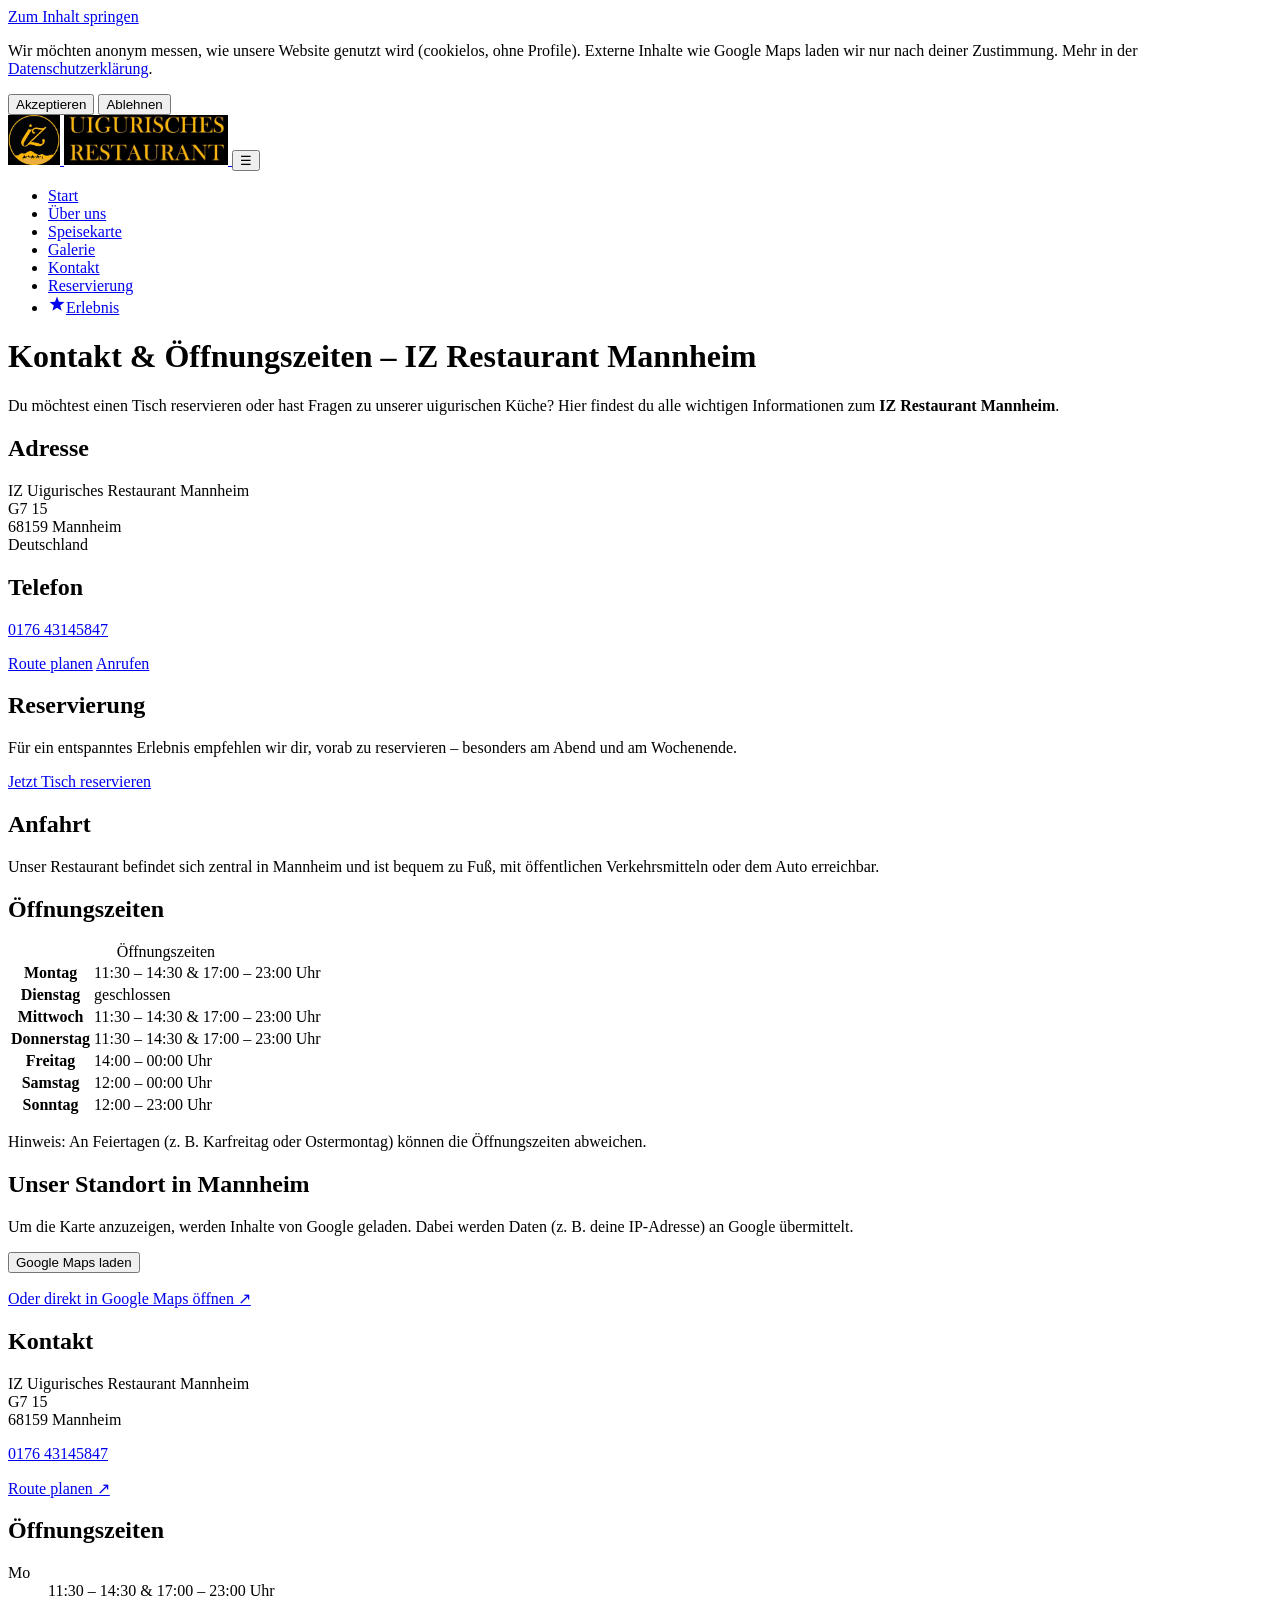
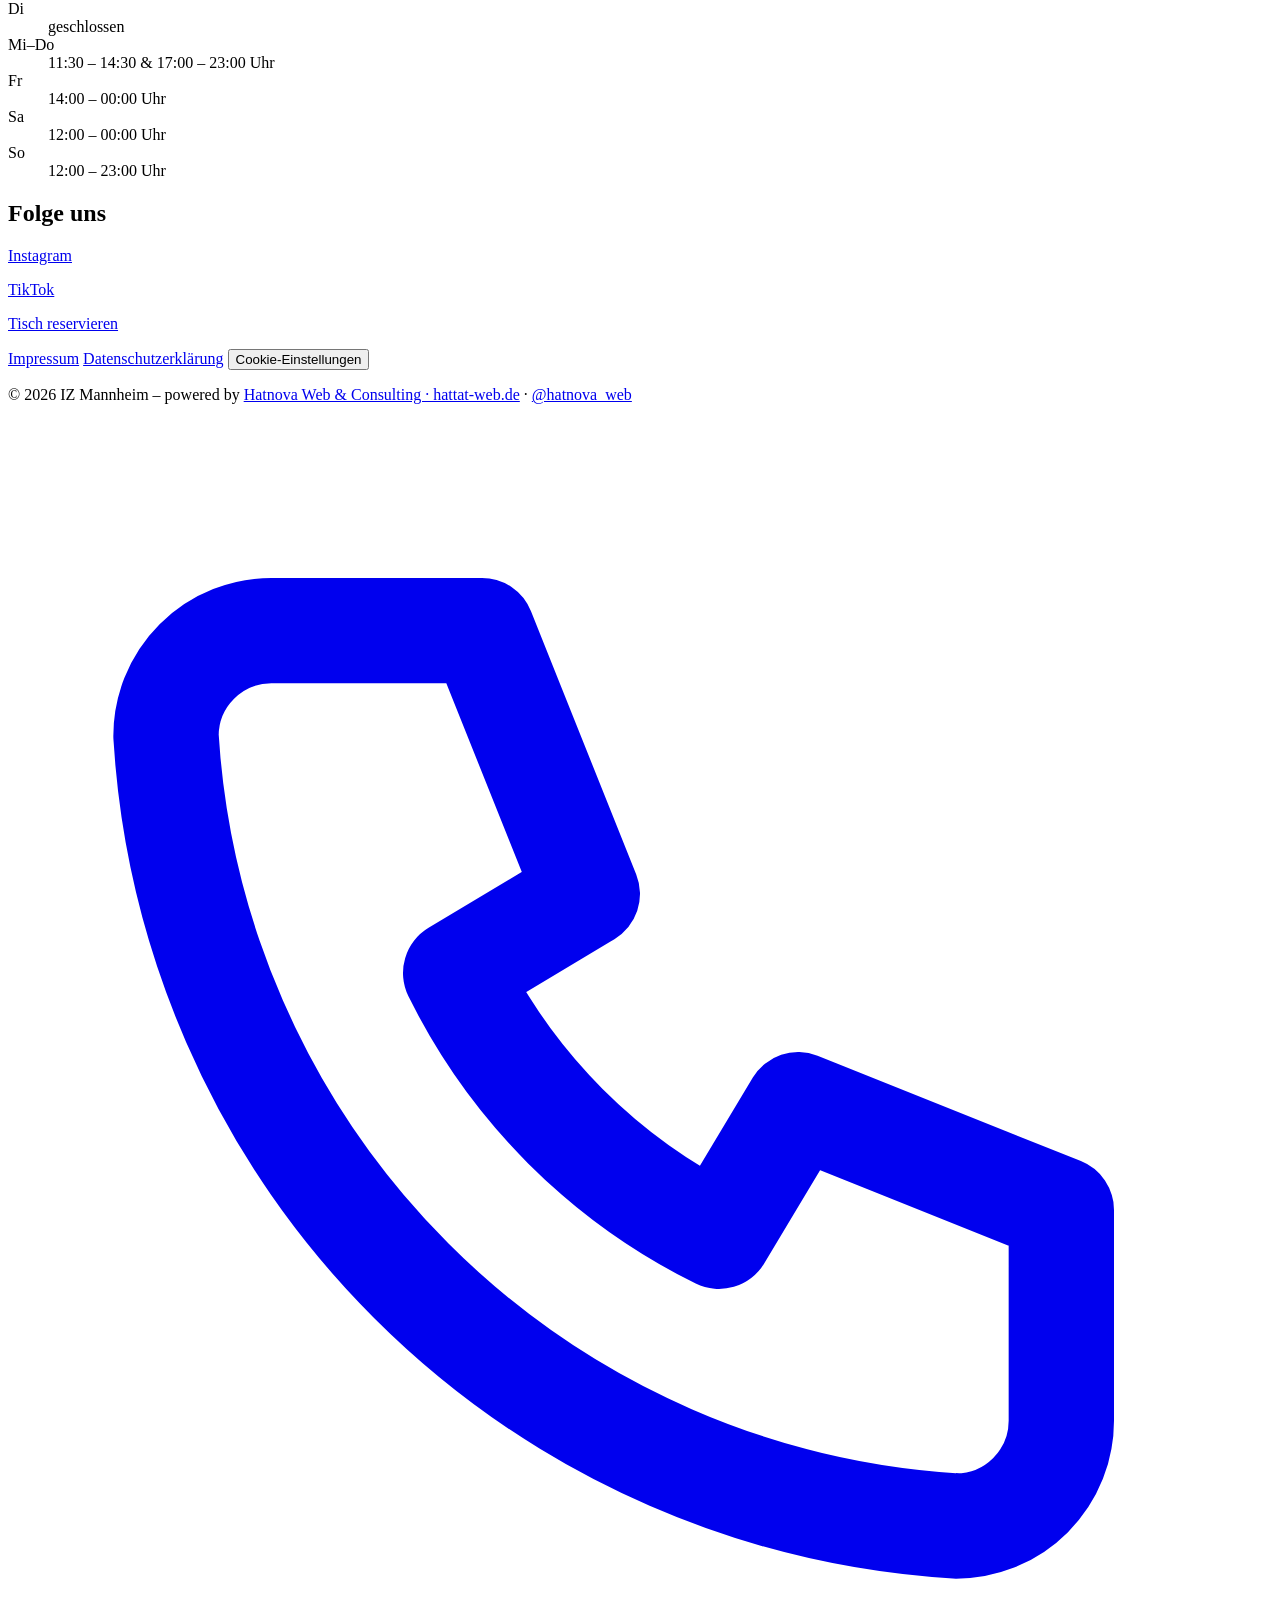
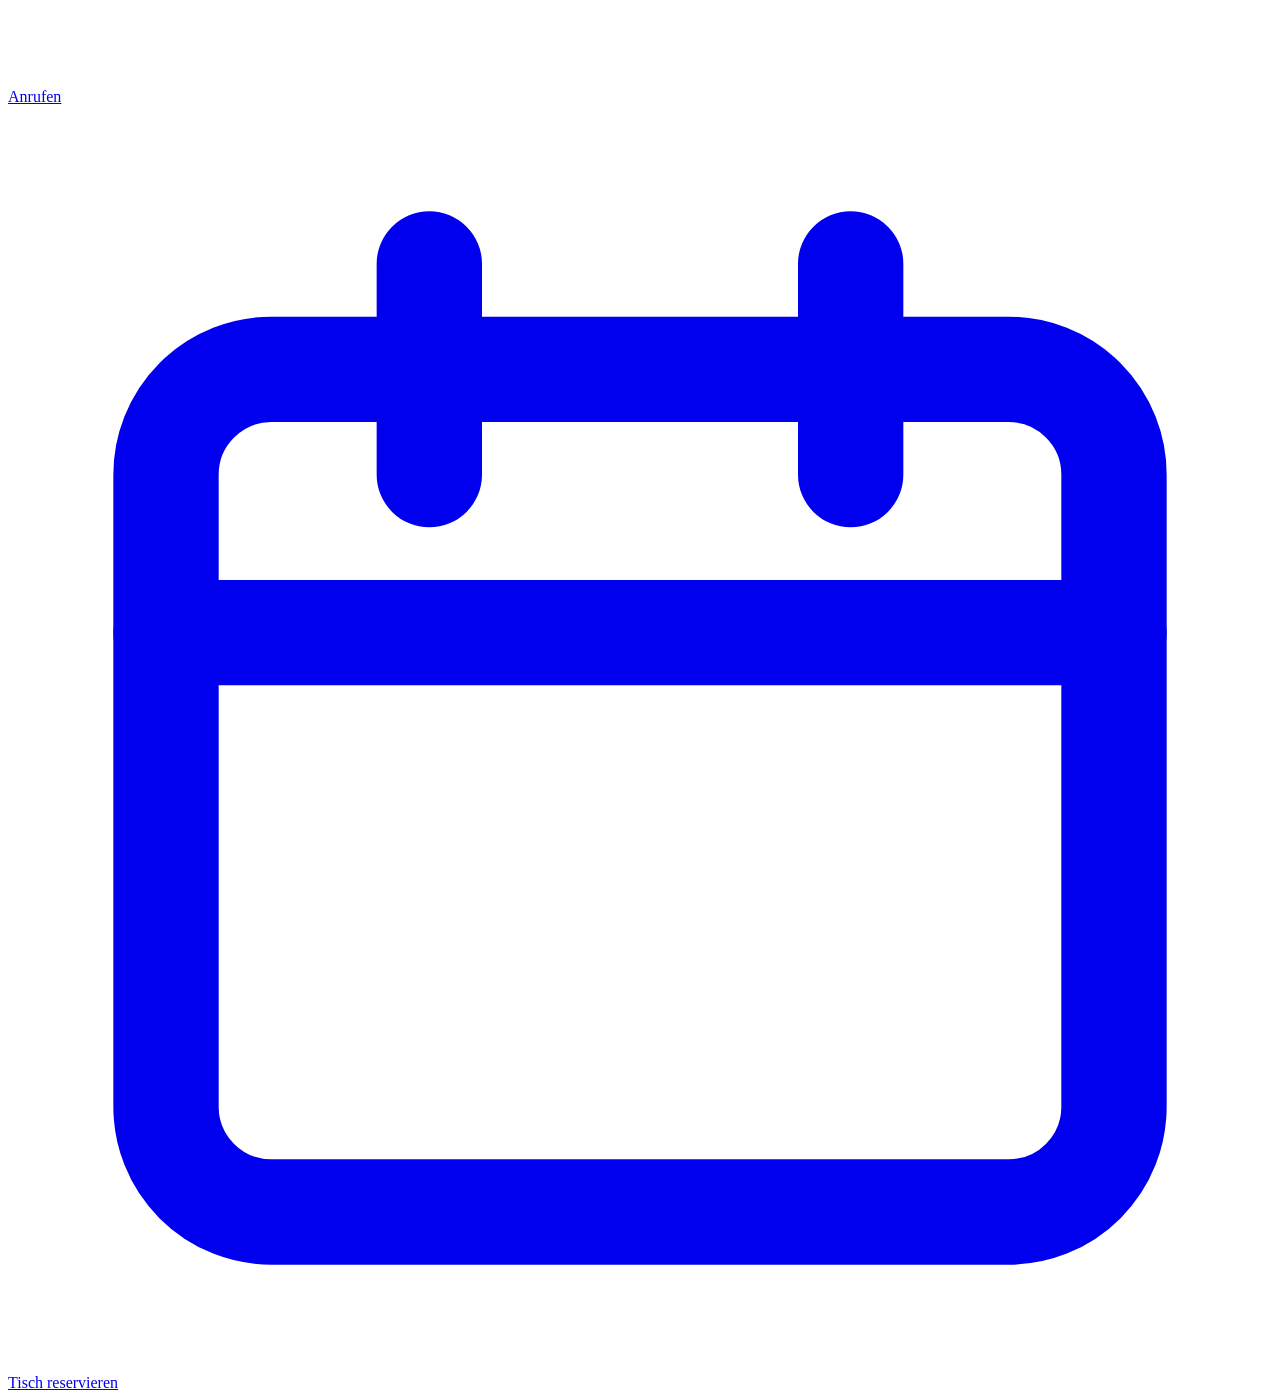
==== contact.html @ 2be6833d "ch002" ====
<!DOCTYPE html>
<html lang="de">
<head>
  <meta charset="UTF-8">
  <meta name="viewport" content="width=device-width, initial-scale=1.0, viewport-fit=cover">
  <title>Kontakt &amp; Öffnungszeiten – IZ Restaurant Mannheim | G7 15</title>
  <meta name="description" content="Kontakt zum IZ Uigurischen Restaurant Mannheim: Adresse G7 15, 68159 Mannheim, Telefon, Öffnungszeiten und Anfahrt. Jetzt Tisch reservieren.">
  <link rel="canonical" href="https://iz-mannheim.de/contact.html">
  <meta property="og:type" content="website">
  <meta property="og:locale" content="de_DE">
  <meta property="og:site_name" content="IZ Uigurisches Restaurant Mannheim">
  <meta property="og:title" content="Kontakt &amp; Öffnungszeiten – IZ Restaurant Mannheim | G7 15">
  <meta property="og:description" content="Kontakt zum IZ Uigurischen Restaurant Mannheim: Adresse G7 15, 68159 Mannheim, Telefon, Öffnungszeiten und Anfahrt. Jetzt Tisch reservieren.">
  <meta property="og:url" content="https://iz-mannheim.de/contact.html">
  <meta property="og:image" content="https://iz-mannheim.de/assets/images/extra/hero1.webp">
  <meta name="twitter:card" content="summary_large_image">
  <meta name="theme-color" content="#000000">
  <link rel="icon" type="image/png" sizes="48x48" href="assets/images/extra/icon-48.png">
  <link rel="apple-touch-icon" href="assets/images/extra/icon-180.png">
  <link rel="stylesheet" href="css/style.css">
  <script>document.documentElement.classList.add('js')</script>
  <script type="application/ld+json" id="ld-restaurant">{"@context": "https://schema.org", "@type": "Restaurant", "name": "IZ Uigurisches Restaurant Mannheim", "url": "https://iz-mannheim.de/", "image": "https://iz-mannheim.de/assets/images/extra/hero1.webp", "logo": "https://iz-mannheim.de/assets/images/extra/icon-180.png", "servesCuisine": ["Uigurisch", "Zentralasiatisch"], "telephone": "+4917643145847", "priceRange": "€€", "address": {"@type": "PostalAddress", "streetAddress": "G7 15", "postalCode": "68159", "addressLocality": "Mannheim", "addressCountry": "DE"}, "geo": {"@type": "GeoCoordinates", "latitude": 49.49228757, "longitude": 8.45933497}, "hasMenu": "https://iz-mannheim.de/menu.html", "acceptsReservations": "True", "sameAs": ["https://www.instagram.com/izrestaurant.ma?igsh=MWxodnRsc2JiNDZkNg==", "https://www.tiktok.com/@iz.restaurant.ma?_r=1&_t=ZG-95EG0OSbyyG"], "openingHoursSpecification": [{"@type": "OpeningHoursSpecification", "dayOfWeek": "Monday", "opens": "11:30", "closes": "14:30"}, {"@type": "OpeningHoursSpecification", "dayOfWeek": "Monday", "opens": "17:00", "closes": "23:00"}, {"@type": "OpeningHoursSpecification", "dayOfWeek": "Wednesday", "opens": "11:30", "closes": "14:30"}, {"@type": "OpeningHoursSpecification", "dayOfWeek": "Wednesday", "opens": "17:00", "closes": "23:00"}, {"@type": "OpeningHoursSpecification", "dayOfWeek": "Thursday", "opens": "11:30", "closes": "14:30"}, {"@type": "OpeningHoursSpecification", "dayOfWeek": "Thursday", "opens": "17:00", "closes": "23:00"}, {"@type": "OpeningHoursSpecification", "dayOfWeek": "Friday", "opens": "14:00", "closes": "00:00"}, {"@type": "OpeningHoursSpecification", "dayOfWeek": "Saturday", "opens": "12:00", "closes": "00:00"}, {"@type": "OpeningHoursSpecification", "dayOfWeek": "Sunday", "opens": "12:00", "closes": "23:00"}]}</script>
</head>
<body>
<a class="skip-link" href="#main">Zum Inhalt springen</a>
<div id="cookie-banner" class="cookie-banner" role="dialog" aria-label="Hinweis zur Reichweitenmessung">
  <p>Wir möchten anonym messen, wie unsere Website genutzt wird (cookielos, ohne Profile). Externe Inhalte wie Google Maps
    laden wir nur nach deiner Zustimmung. Mehr in der <a href="datenschutz.html">Datenschutzerklärung</a>.</p>
  <div class="cookie-actions">
    <button id="cookie-accept" type="button">Akzeptieren</button>
    <button id="cookie-decline" type="button">Ablehnen</button>
  </div>
</div>
<header class="navbar">
  <a class="logo" href="index.html" aria-label="IZ Uigurisches Restaurant Mannheim – Startseite">
    <img src="assets/images/extra/logo1.webp" alt="" width="52" height="50">
    <img src="assets/images/extra/logo2.webp" alt="IZ Uigurisches Restaurant" width="164" height="50">
  </a>
  <button class="hamburger" id="hamburger" type="button" aria-label="Menü" aria-expanded="false" aria-controls="nav-menu">☰</button>
  <nav aria-label="Hauptnavigation">
    <ul class="nav-menu" id="nav-menu">
      <li><a href="index.html">Start</a></li>
      <li><a href="about.html">Über uns</a></li>
      <li><a href="menu.html">Speisekarte</a></li>
      <li><a href="gallery.html">Galerie</a></li>
      <li><a href="contact.html" class="active" aria-current="page">Kontakt</a></li>
      <li><a href="reservierung.html">Reservierung</a></li>
      <li><a href="https://iz-mannheim.hattat-web.de" class="nav-play"><svg viewBox="0 0 24 24" aria-hidden="true" width="18" height="18"><path d="M12 2l2.6 6.9L22 9.3l-5.8 4.6 2 7.1L12 17l-6.2 4 2-7.1L2 9.3l7.4-.4z" fill="currentColor"/></svg>Erlebnis</a></li>
    </ul>
  </nav>
</header>

<main id="main" class="page container">
  <h1 class="section-title" data-text="contact.title">Kontakt &amp; Öffnungszeiten – IZ Restaurant Mannheim</h1>
  <p class="lead" data-rich="contact.intro">Du möchtest einen Tisch reservieren oder hast Fragen zu unserer uigurischen Küche? Hier findest du alle wichtigen Informationen zum <strong>IZ Restaurant Mannheim</strong>.</p>
  <div class="contact-grid">
    <div class="panel">
      <h2>Adresse</h2>
      <p data-address="full">IZ Uigurisches Restaurant Mannheim<br>G7 15<br>68159 Mannheim<br>Deutschland</p>
      <h2>Telefon</h2>
      <p><a href="tel:+4917643145847" data-phone>0176 43145847</a></p>
      <div class="btn-row"><a class="btn-outline" href="https://www.google.com/maps/dir/?api=1&amp;destination=IZ+Uigurisches+Restaurant+Mannheim+G7+15+68159+Mannheim" target="_blank" rel="noopener noreferrer">Route planen</a>
        <a class="btn-outline" href="tel:+4917643145847" data-phone-only>Anrufen</a></div>
      <h2>Reservierung</h2>
      <p data-text="contact.reservationText">Für ein entspanntes Erlebnis empfehlen wir dir, vorab zu reservieren – besonders am Abend und am Wochenende.</p>
      <div class="btn-row"><a href="reservierung.html" class="btn-new-res">Jetzt Tisch reservieren</a></div>
      <h2>Anfahrt</h2>
      <p data-text="contact.directionsText">Unser Restaurant befindet sich zentral in Mannheim und ist bequem zu Fuß, mit öffentlichen Verkehrsmitteln oder dem Auto erreichbar.</p>
    </div>
    <div class="panel">
      <h2>Öffnungszeiten</h2>
      <div class="opening-hours" id="opening-hours"><table class="hours-table"><caption class="sr-only">Öffnungszeiten</caption><tbody><tr data-dow="Monday"><th scope="row">Montag</th><td>11:30 – 14:30 &amp; 17:00 – 23:00 Uhr</td></tr><tr class="closed" data-dow="Tuesday"><th scope="row">Dienstag</th><td>geschlossen</td></tr><tr data-dow="Wednesday"><th scope="row">Mittwoch</th><td>11:30 – 14:30 &amp; 17:00 – 23:00 Uhr</td></tr><tr data-dow="Thursday"><th scope="row">Donnerstag</th><td>11:30 – 14:30 &amp; 17:00 – 23:00 Uhr</td></tr><tr data-dow="Friday"><th scope="row">Freitag</th><td>14:00 – 00:00 Uhr</td></tr><tr data-dow="Saturday"><th scope="row">Samstag</th><td>12:00 – 00:00 Uhr</td></tr><tr data-dow="Sunday"><th scope="row">Sonntag</th><td>12:00 – 23:00 Uhr</td></tr></tbody></table><p class="note">Hinweis: An Feiertagen (z. B. Karfreitag oder Ostermontag) können die Öffnungszeiten abweichen.</p></div>
    </div>
  </div>

  <section class="map-section">
    <h2 class="section-title">Unser Standort in Mannheim</h2>
    <div class="iframe-consent" data-type="maps" data-title="Karte: IZ Uigurisches Restaurant Mannheim" data-height="420">
      <p>Um die Karte anzuzeigen, werden Inhalte von Google geladen. Dabei werden Daten (z. B. deine IP-Adresse) an Google übermittelt.</p>
      <button type="button" data-load-embed>Google Maps laden</button>
      <p class="note"><a href="https://www.google.com/maps/dir/?api=1&amp;destination=IZ+Uigurisches+Restaurant+Mannheim+G7+15+68159+Mannheim" target="_blank" rel="noopener noreferrer">Oder direkt in Google Maps öffnen ↗</a></p>
    </div>
  </section>
</main>

<footer class="site-footer">
  <div class="footer-grid">
    <div>
      <h2>Kontakt</h2>
      <p data-address>IZ Uigurisches Restaurant Mannheim<br>G7 15<br>68159 Mannheim</p>
      <p><a href="tel:+4917643145847" data-phone>0176 43145847</a></p>
      <p><a href="https://www.google.com/maps/dir/?api=1&amp;destination=IZ+Uigurisches+Restaurant+Mannheim+G7+15+68159+Mannheim" target="_blank" rel="noopener noreferrer">Route planen ↗</a></p>
    </div>
    <div>
      <h2>Öffnungszeiten</h2>
      <dl class="footer-hours" id="footer-hours"><dt>Mo</dt><dd>11:30 – 14:30 &amp; 17:00 – 23:00 Uhr</dd><dt>Di</dt><dd>geschlossen</dd><dt>Mi–Do</dt><dd>11:30 – 14:30 &amp; 17:00 – 23:00 Uhr</dd><dt>Fr</dt><dd>14:00 – 00:00 Uhr</dd><dt>Sa</dt><dd>12:00 – 00:00 Uhr</dd><dt>So</dt><dd>12:00 – 23:00 Uhr</dd></dl>
    </div>
    <div>
      <h2>Folge uns</h2>
      <p><a href="https://www.instagram.com/izrestaurant.ma?igsh=MWxodnRsc2JiNDZkNg==" target="_blank" rel="noopener noreferrer">Instagram</a></p>
      <p><a href="https://www.tiktok.com/@iz.restaurant.ma?_r=1&amp;_t=ZG-95EG0OSbyyG" target="_blank" rel="noopener noreferrer">TikTok</a></p>
      <p><a href="reservierung.html">Tisch reservieren</a></p>
    </div>
  </div>
  <div class="footer-bottom">
    <nav class="footer-nav" aria-label="Rechtliches">
      <a href="impressum.html">Impressum</a>
      <a href="datenschutz.html">Datenschutzerklärung</a>
      <button type="button" class="linklike" data-open-consent>Cookie-Einstellungen</button>
    </nav>
    <p class="footer-copyright">&copy; 2026 IZ Mannheim – powered by <a href="https://hattat-web.de" rel="noopener">Hatnova Web &amp; Consulting · hattat-web.de</a> · <a href="https://www.instagram.com/hatnova_web" rel="noopener">@hatnova_web</a></p>
  </div>
</footer>

<div class="mobile-cta" aria-label="Schnellzugriff">
  <a href="tel:+4917643145847" data-phone-only class="mc-call"><svg viewBox="0 0 24 24" aria-hidden="true"><path d="M5 4h4l2 5-2.5 1.5a11 11 0 0 0 5 5L15 13l5 2v4a2 2 0 0 1-2 2A16 16 0 0 1 3 6a2 2 0 0 1 2-2" fill="none" stroke="currentColor" stroke-width="2" stroke-linejoin="round"/></svg>Anrufen</a>
  <a href="reservierung.html" class="mc-res"><svg viewBox="0 0 24 24" aria-hidden="true"><rect x="3" y="5" width="18" height="16" rx="2" fill="none" stroke="currentColor" stroke-width="2"/><path d="M3 10h18M8 3v4M16 3v4" fill="none" stroke="currentColor" stroke-width="2" stroke-linecap="round"/></svg>Tisch reservieren</a>
</div>
<script src="js/site.js" defer></script>
</body>
</html>
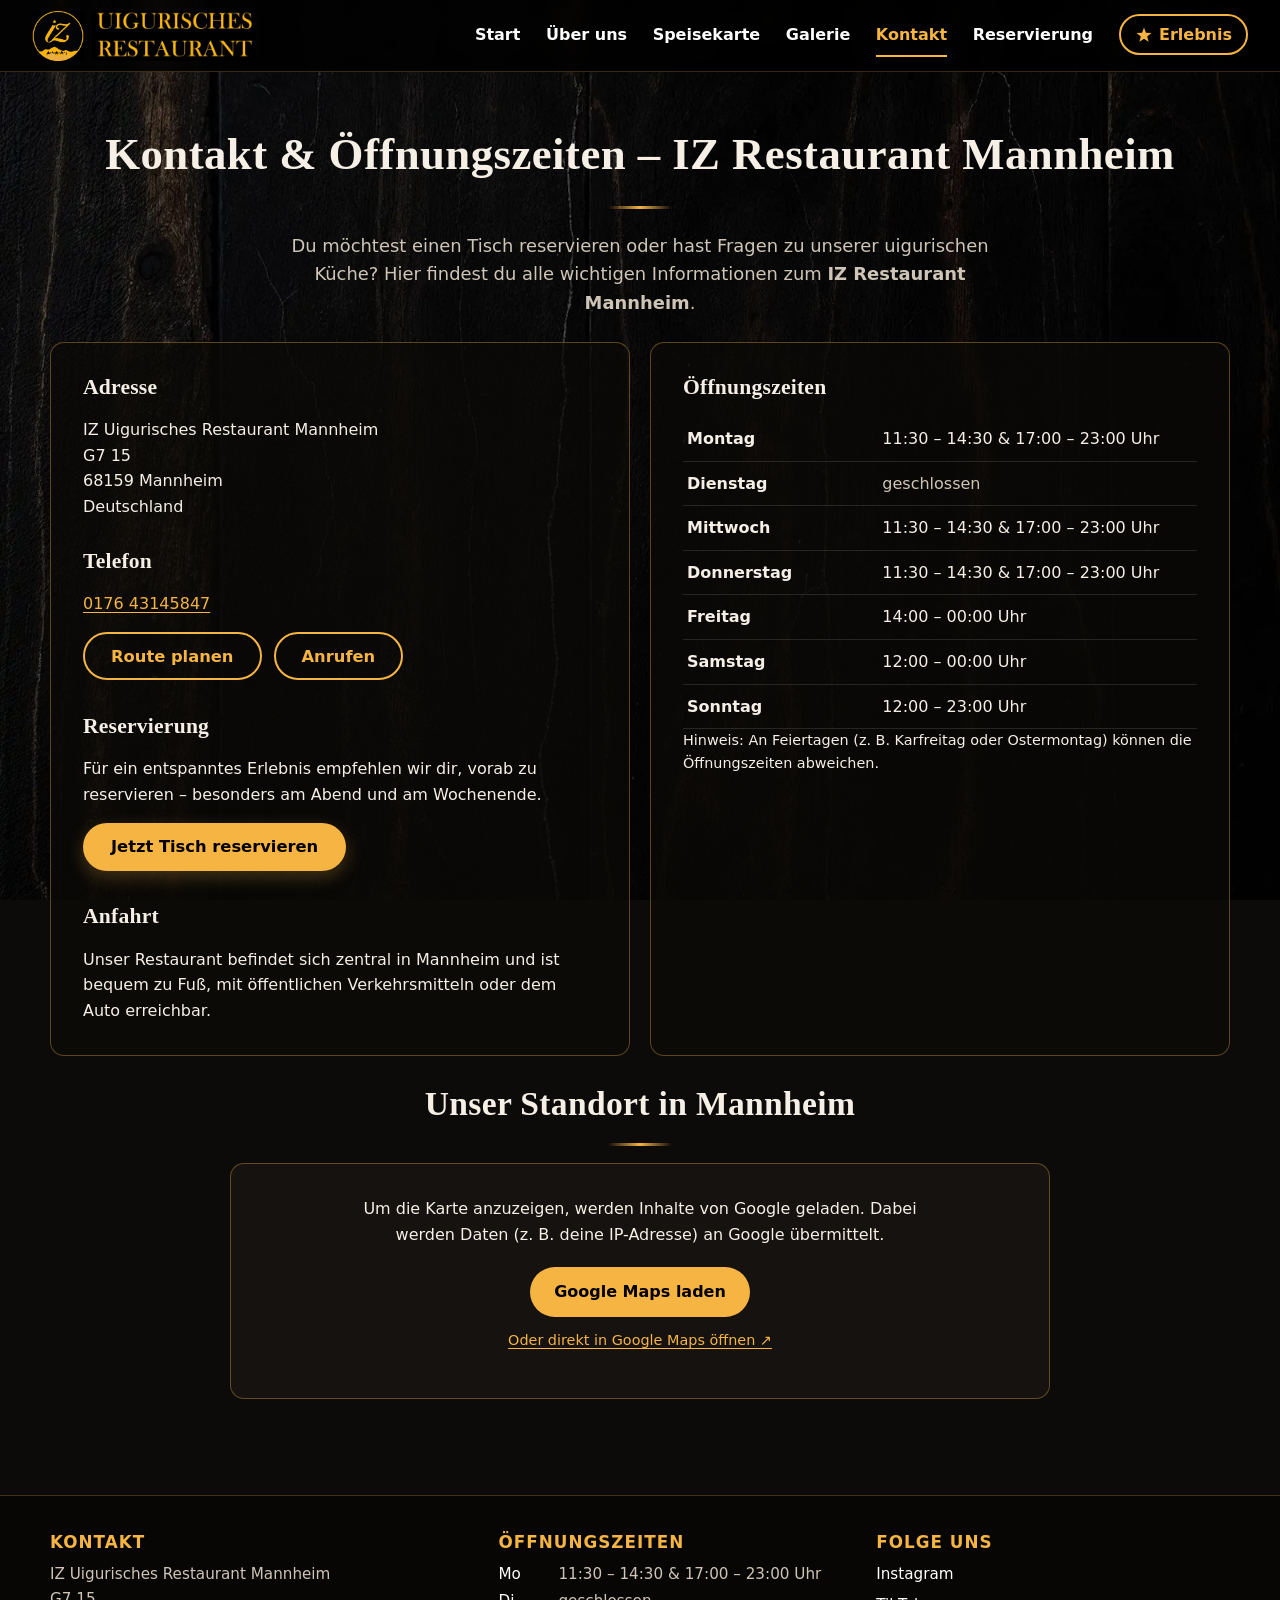
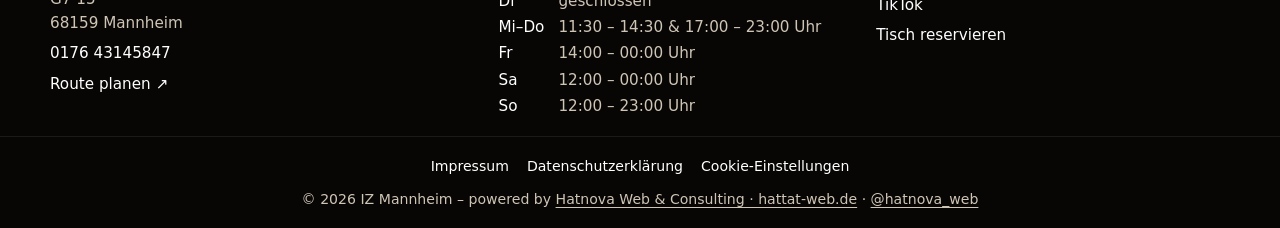
==== commit bca5f092: "ch040" ====
--- a/contact.html
+++ b/contact.html
@@ -45,7 +45,7 @@
       <li><a href="gallery.html">Galerie</a></li>
       <li><a href="contact.html" class="active" aria-current="page">Kontakt</a></li>
       <li><a href="reservierung.html">Reservierung</a></li>
-      <li><a href="https://iz-mannheim.hattat-web.de" class="nav-play"><svg viewBox="0 0 24 24" aria-hidden="true" width="18" height="18"><path d="M12 2l2.6 6.9L22 9.3l-5.8 4.6 2 7.1L12 17l-6.2 4 2-7.1L2 9.3l7.4-.4z" fill="currentColor"/></svg>Erlebnis</a></li>
+      <li><a href="https://izmannheim.hattat-web.de" class="nav-play"><svg viewBox="0 0 24 24" aria-hidden="true" width="18" height="18"><path d="M12 2l2.6 6.9L22 9.3l-5.8 4.6 2 7.1L12 17l-6.2 4 2-7.1L2 9.3l7.4-.4z" fill="currentColor"/></svg>Erlebnis</a></li>
     </ul>
   </nav>
 </header>
--- a/css/style.css
+++ b/css/style.css
@@ -0,0 +1,487 @@
+/* =========================================================
+   IZ Uigurisches Restaurant Mannheim – Stylesheet
+   Marke: Schwarz · Gold (#f6b443) · dunkles Holz
+   Ein einziges Stylesheet (ersetzt nav.css, main.css, responsive.css).
+   ========================================================= */
+
+:root {
+  --gold: #f6b443;
+  --gold-deep: #d9952a;
+  --gold-soft: rgba(246, 180, 67, .16);
+  --black: #000;
+  --ink: #141210;
+  --panel: rgba(12, 10, 8, .72);
+  --panel-solid: #15120f;
+  --line: rgba(246, 180, 67, .35);
+  --text: #f5efe6;
+  --muted: #cfc5b6;
+  --radius: 14px;
+  --shadow: 0 10px 30px rgba(0, 0, 0, .35);
+  --header-h: 72px;
+  --wrap: 1180px;
+  --font-sans: system-ui, -apple-system, "Segoe UI", Roboto, "Helvetica Neue", Arial, sans-serif;
+  --font-serif: "Palatino Linotype", Palatino, "Book Antiqua", Georgia, "Noto Serif", serif;
+}
+
+*, *::before, *::after { box-sizing: border-box; }
+html { scroll-behavior: smooth; scroll-padding-top: calc(var(--header-h) + 12px); -webkit-text-size-adjust: 100%; }
+body {
+  margin: 0;
+  font-family: var(--font-sans);
+  font-size: 1rem;
+  line-height: 1.6;
+  color: var(--text);
+  background: #0d0b09;
+  text-align: center;
+  overflow-x: clip;
+}
+/* Holz-Hintergrund als fixierte Ebene (statt background-attachment: fixed,
+   das auf iOS stark vergrößert und beim Scrollen ruckelt) */
+body::before {
+  content: "";
+  position: fixed;
+  inset: 0;
+  z-index: -1;
+  background:
+    linear-gradient(rgba(0, 0, 0, .38), rgba(0, 0, 0, .52)),
+    url("../assets/images/background-900.webp") center / cover no-repeat;
+}
+@media (min-width: 900px) {
+  body::before {
+    background:
+      linear-gradient(rgba(0, 0, 0, .38), rgba(0, 0, 0, .52)),
+      url("../assets/images/background.webp") center / cover no-repeat;
+  }
+}
+
+img, video { max-width: 100%; height: auto; display: block; }
+a { color: var(--gold); text-underline-offset: 3px; }
+a:hover { color: #ffd38a; }
+p { margin: 0 0 1em; }
+.sr-only { position: absolute !important; width: 1px; height: 1px; overflow: hidden; clip: rect(0 0 0 0); white-space: nowrap; }
+
+h1, h2, h3 { font-family: var(--font-serif); font-weight: 700; line-height: 1.2; letter-spacing: .01em; margin: 0 0 .5em; }
+h1 { font-size: clamp(1.9rem, 4.5vw, 2.8rem); }
+h2 { font-size: clamp(1.5rem, 3.4vw, 2.1rem); }
+h3 { font-size: 1.25rem; }
+h4 { font-size: 1.05rem; margin: .4em 0; }
+
+/* Goldene Zierlinie unter Abschnittstiteln */
+.section-title::after {
+  content: "";
+  display: block;
+  width: 64px;
+  height: 3px;
+  margin: .55em auto 0;
+  border-radius: 2px;
+  background: linear-gradient(90deg, transparent, var(--gold), transparent);
+}
+
+:focus-visible { outline: 3px solid var(--gold); outline-offset: 3px; border-radius: 4px; }
+
+.skip-link {
+  position: absolute; left: 8px; top: -80px; z-index: 20000;
+  background: var(--gold); color: #000; font-weight: 700;
+  padding: 10px 16px; border-radius: 8px; text-decoration: none;
+}
+.skip-link:focus { top: 8px; }
+
+.container { width: min(100% - 32px, var(--wrap)); margin-inline: auto; }
+.narrow { max-width: 760px; margin-inline: auto; }
+.page { padding: clamp(28px, 5vw, 56px) 0 24px; }
+.lead { font-size: 1.12rem; color: var(--muted); max-width: 64ch; margin-inline: auto; }
+.prose p { max-width: 68ch; margin-inline: auto; }
+.note { font-size: .9rem; color: var(--muted); }
+.section { padding: clamp(36px, 6vw, 72px) 0; }
+.section + .section { padding-top: 0; }
+
+/* ---------- Header / Navigation ---------- */
+.navbar {
+  position: sticky; top: 0; z-index: 1000;
+  min-height: var(--header-h);
+  display: flex; align-items: center; justify-content: space-between; flex-wrap: wrap;
+  gap: 12px;
+  padding: 10px clamp(16px, 3vw, 32px);
+  background: rgba(0, 0, 0, .94);
+  border-bottom: 1px solid rgba(246, 180, 67, .22);
+}
+@supports (backdrop-filter: blur(8px)) {
+  .navbar { background: rgba(0, 0, 0, .82); backdrop-filter: blur(8px); }
+}
+.logo { display: flex; align-items: center; gap: 8px; text-decoration: none; }
+.logo img { height: 50px; width: auto; }
+.hamburger {
+  display: none;
+  background: none; border: 1px solid transparent; color: #fff;
+  font-size: 1.8rem; line-height: 1; padding: 6px 10px; cursor: pointer; border-radius: 8px;
+}
+.nav-menu { list-style: none; display: flex; gap: clamp(14px, 2vw, 30px); margin: 0; padding: 0; }
+.nav-menu a {
+  display: inline-block; padding: 8px 0;
+  color: #fff; text-decoration: none; font-weight: 600; font-size: 1rem;
+  border-bottom: 2px solid transparent;
+  transition: color .2s, border-color .2s;
+}
+.nav-menu a:hover { color: var(--gold); }
+.nav-menu a.active { color: var(--gold); border-bottom-color: var(--gold); }
+
+@media (max-width: 860px) {
+  .hamburger { display: block; }
+  .navbar nav { width: 100%; }
+  .nav-menu { display: none; flex-direction: column; gap: 0; padding: 6px 0 12px; }
+  .nav-menu.active { display: flex; }
+  .nav-menu li + li { border-top: 1px solid rgba(255, 255, 255, .08); }
+  .nav-menu a { display: block; padding: 13px 0; font-size: 1.1rem; border-bottom: 0; }
+  .nav-menu a.active { border-bottom: 0; }
+}
+
+.site-notice { background: var(--gold); color: #000; font-weight: 700; padding: 10px 16px; }
+
+/* ---------- Buttons ---------- */
+.btn, .btn-new-res, .btn-dark, .btn-outline {
+  display: inline-flex; align-items: center; justify-content: center; gap: .5em;
+  min-height: 48px; padding: 12px 26px;
+  border-radius: 999px; border: 2px solid transparent;
+  font-weight: 700; font-size: 1.02rem; line-height: 1.2; text-decoration: none; cursor: pointer;
+  transition: transform .2s, background-color .2s, color .2s, border-color .2s, box-shadow .2s;
+}
+.btn-new-res, .btn { background: var(--gold); color: #000; box-shadow: 0 6px 18px rgba(246, 180, 67, .25); }
+.btn-new-res:hover, .btn:hover { background: #ffc865; color: #000; transform: translateY(-2px); }
+.btn-dark { background: #000; color: #fff; border-color: rgba(255, 255, 255, .25); }
+.btn-dark:hover { background: #1c1c1c; color: var(--gold); border-color: var(--gold); transform: translateY(-2px); }
+.btn-outline { background: transparent; color: var(--gold); border-color: var(--gold); }
+.btn-outline:hover { background: var(--gold); color: #000; }
+/* Erlebnis-/Spielseite */
+.btn-play {
+  display: inline-flex; align-items: center; justify-content: center; gap: .5em;
+  min-height: 48px; padding: 12px 26px; border-radius: 999px;
+  border: 2px solid var(--gold); background: rgba(0, 0, 0, .55); color: var(--gold);
+  font-weight: 700; font-size: 1.02rem; line-height: 1.2; text-decoration: none;
+  box-shadow: 0 0 0 0 rgba(246, 180, 67, .55); animation: play-pulse 2.4s ease-out infinite;
+  transition: transform .2s, background-color .2s, color .2s;
+}
+.btn-play:hover { background: var(--gold); color: #000; transform: translateY(-2px); }
+.btn-play svg, .nav-play svg { flex: none; }
+@keyframes play-pulse { 0% { box-shadow: 0 0 0 0 rgba(246, 180, 67, .55); } 70%, 100% { box-shadow: 0 0 0 14px rgba(246, 180, 67, 0); } }
+@media (prefers-reduced-motion: reduce) { .btn-play { animation: none; } }
+.nav-menu a.nav-play {
+  display: inline-flex; align-items: center; gap: .4em;
+  padding: 6px 14px; border: 2px solid var(--gold); border-radius: 999px; color: var(--gold);
+}
+.nav-menu a.nav-play:hover { background: var(--gold); color: #000; }
+@media (max-width: 860px) {
+  .nav-menu a.nav-play { display: flex; justify-content: center; margin: 10px 0 4px; padding: 11px 14px; border-bottom: 2px solid var(--gold); }
+}
+.btn-row { display: flex; flex-wrap: wrap; justify-content: center; gap: 12px; margin: 18px 0; }
+
+/* ---------- Hero ---------- */
+.hero-carousel {
+  position: relative; overflow: hidden; isolation: isolate;
+  min-height: 460px; height: min(78vh, 760px);
+  display: grid; place-items: center;
+  background: #000;
+}
+.hero-slide { position: absolute; inset: 0; opacity: 0; transition: opacity 1.2s ease; z-index: -2; }
+.hero-slide.active { opacity: 1; }
+.hero-slide img { width: 100%; height: 100%; object-fit: cover; }
+.hero-carousel::after {
+  content: ""; position: absolute; inset: 0; z-index: -1;
+  background: linear-gradient(180deg, rgba(0,0,0,.25) 0%, rgba(0,0,0,.45) 55%, rgba(0,0,0,.78) 100%);
+}
+.hero-content { padding: 0 20px; max-width: 820px; text-shadow: 0 2px 12px rgba(0, 0, 0, .55); }
+.hero-content h1 { font-size: clamp(2.4rem, 7vw, 4.2rem); margin: 0 0 .15em; }
+.hero-sub { font-family: var(--font-serif); color: var(--gold); font-size: clamp(1.25rem, 3.4vw, 1.9rem); font-weight: 700; margin: 0 0 .4em; }
+.hero-text { font-size: clamp(1.05rem, 2.4vw, 1.3rem); margin: 0 0 1.2em; }
+.hero-buttons { display: flex; flex-wrap: wrap; justify-content: center; gap: 12px; }
+
+/* ---------- Info-Leiste (heute geöffnet / Adresse / Telefon) ---------- */
+.infobar {
+  display: grid; grid-template-columns: repeat(3, 1fr); gap: 1px;
+  width: min(100% - 32px, 980px); margin: -46px auto 0; position: relative; z-index: 2;
+  background: var(--line); border: 1px solid var(--line); border-radius: var(--radius);
+  overflow: hidden; box-shadow: var(--shadow);
+}
+.infobar > div { background: var(--panel-solid); padding: 16px 14px; }
+.infobar .label { display: block; font-size: .78rem; letter-spacing: .08em; text-transform: uppercase; color: var(--gold); margin-bottom: 4px; }
+.infobar strong, .infobar a { color: #fff; font-weight: 600; text-decoration: none; }
+.infobar a:hover { color: var(--gold); }
+.open-state { display: inline-block; font-size: .78rem; font-weight: 700; padding: 1px 8px; border-radius: 999px; margin-left: 6px; vertical-align: 1px; }
+.open-state.is-open { background: #1f7a3f; color: #fff; }
+.open-state.is-closed { background: #5a5048; color: #fff; }
+@media (max-width: 720px) {
+  .infobar { grid-template-columns: 1fr; margin-top: -30px; text-align: left; }
+  .infobar > div { padding: 12px 16px; display: flex; gap: 10px; align-items: baseline; flex-wrap: wrap; }
+  .infobar .label { margin: 0; min-width: 78px; }
+}
+
+/* ---------- Startseite: Empfehlungen ---------- */
+.dish-grid { display: grid; grid-template-columns: repeat(3, 1fr); gap: 20px; margin-top: 28px; text-align: left; }
+.dish-card {
+  background: var(--panel); border: 1px solid var(--line); border-radius: var(--radius);
+  overflow: hidden; display: flex; flex-direction: column; text-decoration: none; color: var(--text);
+  transition: transform .25s, box-shadow .25s, border-color .25s;
+}
+.dish-card:hover { transform: translateY(-4px); box-shadow: var(--shadow); border-color: var(--gold); color: var(--text); }
+.dish-card .ph { position: relative; aspect-ratio: 4 / 3; background: #f6b443; overflow: hidden; }
+.dish-card .ph img { position: absolute; inset: 0; width: 100%; height: 100%; object-fit: contain; padding: 14px; transition: transform .4s; }
+.dish-card:hover .ph img { transform: scale(1.04) rotate(-2deg); }
+.dish-card .body { padding: 16px 18px 18px; display: flex; flex-direction: column; gap: 6px; flex: 1; }
+.dish-card h3 { font-size: 1.15rem; margin: 0; }
+.dish-card p { margin: 0; color: var(--muted); font-size: .95rem; }
+.dish-card .price { margin-top: auto; color: var(--gold); font-weight: 700; font-size: 1.1rem; }
+@media (max-width: 860px) { .dish-grid { grid-template-columns: 1fr; max-width: 480px; margin-inline: auto; } }
+
+/* ---------- Startseite: Bild + Text (Mittagstisch / Lieferung) ---------- */
+.split { display: grid; grid-template-columns: 1fr 1fr; gap: 20px; margin-top: 28px; }
+.panel {
+  background: var(--panel); border: 1px solid var(--line); border-radius: var(--radius);
+  padding: clamp(20px, 3vw, 32px);
+  display: flex; flex-direction: column; align-items: center; justify-content: center; gap: 12px;
+}
+.panel h2 { font-size: clamp(1.3rem, 2.6vw, 1.6rem); margin: 0; }
+.panel p { margin: 0; color: var(--muted); }
+@media (max-width: 860px) { .split { grid-template-columns: 1fr; } }
+
+.delivery-buttons { display: flex; flex-wrap: wrap; justify-content: center; gap: 12px; }
+.delivery-btn {
+  display: inline-flex; align-items: center; gap: 10px;
+  min-height: 48px; padding: 12px 22px; border-radius: 999px;
+  color: #fff; font-weight: 700; text-decoration: none;
+  box-shadow: 0 4px 14px rgba(0, 0, 0, .3); transition: transform .2s, filter .2s;
+}
+.delivery-btn:hover { color: #fff; transform: translateY(-2px); filter: brightness(1.08); }
+.delivery-btn svg { width: 1.3em; height: 1.3em; flex: none; }
+.delivery-btn.ubereats { background: #06803f; }
+.delivery-btn.lieferando { background: #b35500; }
+
+/* ---------- Video ---------- */
+.video-wrapper { max-width: 900px; margin: 24px auto 0; border-radius: var(--radius); overflow: hidden; border: 1px solid var(--line); box-shadow: var(--shadow); background: #000; }
+.video-wrapper video { width: 100%; aspect-ratio: 16 / 9; }
+
+/* ---------- Social ---------- */
+.social-media { display: flex; justify-content: center; flex-wrap: wrap; gap: 12px; margin-top: 18px; }
+.social-media a {
+  display: inline-flex; align-items: center; gap: 10px;
+  min-height: 48px; padding: 10px 20px; border-radius: 999px;
+  border: 1.5px solid var(--line); background: var(--panel);
+  color: #fff; font-weight: 600; text-decoration: none; transition: border-color .2s, color .2s;
+}
+.social-media a:hover { border-color: var(--gold); color: var(--gold); }
+.social-media svg { width: 24px; height: 24px; }
+
+/* ---------- Speisekarte ---------- */
+.menu-intro { max-width: 70ch; margin: 0 auto 1em; color: var(--muted); }
+.menu-chips {
+  position: sticky; top: var(--header-h); z-index: 50;
+  display: flex; gap: 8px; overflow-x: auto; scrollbar-width: none;
+  margin: 18px -16px 16px; padding: 10px 16px;
+  background: rgba(0, 0, 0, .96); border-bottom: 1px solid rgba(246,180,67,.2);
+  -webkit-overflow-scrolling: touch;
+}
+.menu-chips::-webkit-scrollbar { display: none; }
+.menu-chips a {
+  flex: none; white-space: nowrap; padding: 8px 16px; border-radius: 999px;
+  border: 1.5px solid var(--line); color: #fff; text-decoration: none; font-size: .95rem; background: rgba(0,0,0,.4);
+}
+.menu-chips a:hover, .menu-chips a.current { background: var(--gold); border-color: var(--gold); color: #000; }
+
+.accordion-section { margin-bottom: 14px; scroll-margin-top: calc(var(--header-h) + 70px); text-align: left; }
+.accordion-heading { margin: 0; font: inherit; }
+.accordion-toggle {
+  width: 100%; min-height: 60px;
+  display: flex; align-items: center; justify-content: space-between; gap: 12px;
+  padding: 14px 22px;
+  font-family: var(--font-serif); font-size: 1.35rem; font-weight: 700; color: #fff; text-align: left;
+  background: var(--panel); border: 1.5px solid var(--gold); border-radius: var(--radius);
+  cursor: pointer; transition: background .2s;
+}
+.accordion-toggle:hover { background: rgba(246, 180, 67, .18); }
+.accordion-toggle.open { border-radius: var(--radius) var(--radius) 0 0; background: rgba(246, 180, 67, .2); }
+.accordion-toggle .count { margin-left: auto; font-family: var(--font-sans); font-size: .85rem; font-weight: 500; color: var(--muted); }
+.accordion-icon { font-size: .9rem; color: var(--gold); transition: transform .3s; }
+.accordion-toggle.open .accordion-icon { transform: rotate(180deg); }
+.accordion-body {
+  display: none; padding: 20px 14px;
+  background: var(--panel); border: 1.5px solid var(--gold); border-top: 0;
+  border-radius: 0 0 var(--radius) var(--radius);
+}
+.accordion-body.open { display: block; }
+
+.menu-grid { display: grid; grid-template-columns: repeat(3, minmax(0, 1fr)); gap: 22px; justify-items: center; }
+@media (max-width: 1000px) { .menu-grid { grid-template-columns: repeat(2, minmax(0, 1fr)); } }
+@media (max-width: 620px) { .menu-grid { grid-template-columns: 1fr; } }
+
+/* Flip-Karten (bestehendes Design, verfeinert) */
+.menu-item { width: 100%; max-width: 340px; height: 372px; perspective: 1200px; cursor: pointer; border-radius: 12px; }
+.menu-flip-inner { position: relative; width: 100%; height: 100%; transition: transform .6s ease-in-out; transform-style: preserve-3d; }
+.menu-item.active .menu-flip-inner { transform: rotateY(180deg); }
+.menu-flip-front, .menu-flip-back {
+  position: absolute; inset: 0; border-radius: 12px; overflow: hidden;
+  -webkit-backface-visibility: hidden; backface-visibility: hidden;
+  background: var(--gold); color: #1a1408; box-shadow: 0 8px 22px rgba(0, 0, 0, .3);
+}
+.menu-flip-front { display: flex; flex-direction: column; align-items: center; text-align: center; }
+.menu-image-wrapper { position: relative; width: 100%; aspect-ratio: 4 / 3; flex: none; overflow: hidden; }
+.menu-image-wrapper img { position: absolute; inset: 0; width: 100%; height: 100%; object-fit: contain; padding: 10px 14px 0; }
+.menu-flip-front h3 { font-family: var(--font-sans); font-size: 1.05rem; line-height: 1.3; margin: 12px 14px 2px; }
+.menu-flip-front .price { font-size: 1.2rem; font-weight: 800; margin: 2px 0 0; }
+.menu-flip-front .hint { margin: auto 0 10px; font-size: .8rem; opacity: .75; }
+.menu-flip-back { transform: rotateY(180deg); }
+.menu-back-scroll { height: 100%; overflow: auto; padding: 22px 20px; display: flex; flex-direction: column; justify-content: center; text-align: center; gap: 6px; }
+.menu-back-scroll h3 { font-size: 1.15rem; margin: 0 0 4px; }
+.menu-back-scroll p { margin: 0; line-height: 1.45; }
+.menu-back-scroll .price { font-weight: 800; font-size: 1.2rem; margin-top: 6px; }
+.menu-back-scroll .muted { opacity: .7; }
+.allergens { font-size: .92rem; }
+.badge {
+  position: absolute; top: 10px; left: 10px; z-index: 1;
+  background: #000; color: var(--gold); font-size: .75rem; font-weight: 700; letter-spacing: .03em;
+  padding: 4px 10px; border-radius: 999px; box-shadow: 0 2px 8px rgba(0,0,0,.3);
+}
+.dish-card .ph { position: relative; }
+.allergen-note { margin-top: 18px; }
+.menu-extra { margin-top: 36px; font-size: 1.4rem; }
+
+/* ---------- Kontakt ---------- */
+.contact-grid { display: grid; grid-template-columns: 1fr 1fr; gap: 20px; text-align: left; margin-top: 24px; }
+.contact-grid .panel { align-items: stretch; justify-content: flex-start; text-align: left; }
+.contact-grid h2 { font-size: 1.35rem; margin: 0 0 .2em; }
+.contact-grid h2:not(:first-child) { margin-top: .8em; }
+.contact-grid .panel p { color: var(--text); }
+.contact-grid .btn-row { justify-content: flex-start; margin: 4px 0; }
+@media (max-width: 860px) { .contact-grid { grid-template-columns: 1fr; } }
+.hours-table { width: 100%; border-collapse: collapse; }
+.hours-table th, .hours-table td { padding: 9px 4px; border-bottom: 1px solid rgba(255,255,255,.12); text-align: left; vertical-align: top; }
+.hours-table th { font-weight: 700; width: 38%; }
+.hours-table tr.today th, .hours-table tr.today td { color: var(--gold); }
+.hours-table tr.closed td { color: var(--muted); }
+
+.map-section { margin-top: 28px; }
+.iframe-consent {
+  background: var(--panel-solid); border: 1px solid var(--line); border-radius: var(--radius);
+  padding: clamp(20px, 4vw, 32px); max-width: 820px; margin: 16px auto 0; color: var(--text);
+}
+.iframe-consent p { max-width: 60ch; margin-inline: auto; }
+.iframe-consent.loaded { padding: 0; overflow: hidden; }
+.iframe-consent iframe { display: block; width: 100%; border: 0; }
+.iframe-consent button {
+  min-height: 48px; padding: 12px 24px; border: 0; border-radius: 999px;
+  background: var(--gold); color: #000; font: inherit; font-weight: 700; cursor: pointer; margin: 4px 0 12px;
+}
+
+/* ---------- Reservierung ---------- */
+.reservation-box {
+  width: min(100% - 32px, 1000px); margin: clamp(24px, 4vw, 48px) auto;
+  background: linear-gradient(135deg, #f6b443, #e9a233); color: #000;
+  border-radius: var(--radius); padding: clamp(16px, 3vw, 28px); box-shadow: var(--shadow);
+}
+.reservation-box h1 { color: #000; }
+.reservation-box .iframe-consent { max-width: none; margin: 0; }
+.reservation-box .iframe-consent.loaded { background: #fff; }
+
+/* ---------- Galerie ---------- */
+.gallery-grid {
+  list-style: none; margin: 28px 0 0; padding: 0;
+  display: grid; gap: 12px; grid-template-columns: repeat(auto-fill, minmax(min(100%, 280px), 1fr));
+}
+.gallery-grid li { aspect-ratio: 4 / 3; overflow: hidden; border-radius: 12px; background: #111; border: 1px solid rgba(246,180,67,.2); }
+.gallery-grid img { width: 100%; height: 100%; object-fit: cover; cursor: zoom-in; transition: transform .6s ease; }
+.gallery-grid li:hover img { transform: scale(1.04); }
+@media (min-width: 900px) {
+  .gallery-grid { grid-template-columns: repeat(4, 1fr); grid-auto-flow: dense; }
+  .gallery-grid li.wide { grid-column: span 2; grid-row: span 2; }
+}
+
+.lightbox { position: fixed; inset: 0; z-index: 30000; background: rgba(0, 0, 0, .94); display: flex; align-items: center; justify-content: center; padding: 56px 12px; }
+.lightbox[hidden] { display: none; }
+.lightbox img { max-width: 100%; max-height: 100%; width: auto; height: auto; object-fit: contain; border-radius: 6px; }
+.lightbox figcaption { position: absolute; bottom: 14px; left: 0; right: 0; color: var(--muted); font-size: .92rem; padding: 0 60px; }
+.lightbox button { position: absolute; width: 48px; height: 48px; border: 0; border-radius: 50%; background: rgba(255,255,255,.14); color: #fff; font-size: 2rem; line-height: 1; cursor: pointer; }
+.lightbox button:hover { background: var(--gold); color: #000; }
+.lb-close { top: 12px; right: 12px; }
+.lb-prev { left: 10px; top: calc(50% - 24px); }
+.lb-next { right: 10px; top: calc(50% - 24px); }
+
+/* ---------- Über uns ---------- */
+.about-page h2 { margin-top: 1.6em; }
+.about-cta { margin: 36px auto; }
+.about-explainer { margin-top: 40px; padding-top: 8px; border-top: 1px solid rgba(246,180,67,.25); }
+.carousel-about { position: relative; display: flex; align-items: center; gap: 8px; margin: 28px 0; }
+.carousel-track-container { overflow: hidden; flex: 1; }
+.carousel-track { list-style: none; margin: 0; padding: 0; display: flex; gap: 24px; transition: transform .5s ease; }
+.carousel-item { flex: none; opacity: .45; transform: scale(.88); transition: transform .5s, opacity .5s; }
+.carousel-item.active { opacity: 1; transform: scale(1); }
+.carousel-item img { width: min(420px, 72vw); aspect-ratio: 3 / 2; height: auto; object-fit: cover; border-radius: 12px; }
+.carousel-btn {
+  flex: none; width: 44px; height: 44px; border: 1px solid var(--line); border-radius: 50%;
+  background: rgba(0,0,0,.6); color: #fff; font-size: 1.4rem; cursor: pointer;
+}
+.carousel-btn:hover { background: var(--gold); color: #000; }
+
+/* ---------- Rechtliches ---------- */
+.legal { text-align: left; max-width: 860px; }
+.legal h1, .legal h2, .legal h3 { text-align: left; }
+.legal h2 { font-size: 1.4rem; margin-top: 1.6em; }
+.legal ul { padding-left: 1.2em; }
+
+/* ---------- Footer ---------- */
+.site-footer { margin-top: clamp(40px, 6vw, 72px); background: #070605; border-top: 1px solid rgba(246,180,67,.25); color: var(--muted); font-size: .95rem; }
+.footer-grid {
+  width: min(100% - 32px, var(--wrap)); margin: 0 auto; padding: 36px 0 18px;
+  display: grid; grid-template-columns: 1.2fr 1fr 1fr; gap: 24px; text-align: left;
+}
+.footer-grid h2 { font-size: 1.05rem; color: var(--gold); margin: 0 0 .6em; font-family: var(--font-sans); letter-spacing: .06em; text-transform: uppercase; }
+.footer-grid p { margin: 0 0 .4em; }
+.footer-grid a { color: #fff; text-decoration: none; }
+.footer-grid a:hover { color: var(--gold); }
+.footer-hours { margin: 0; display: grid; grid-template-columns: auto 1fr; gap: 2px 14px; }
+.footer-hours dt { color: #fff; }
+.footer-hours dd { margin: 0; }
+.footer-bottom { border-top: 1px solid rgba(255,255,255,.08); padding: 14px 16px 18px; font-size: .88rem; }
+.footer-nav { display: flex; flex-wrap: wrap; justify-content: center; gap: 4px 18px; margin-bottom: 6px; }
+.footer-nav a, .linklike { color: #fff; text-decoration: none; background: none; border: 0; font: inherit; cursor: pointer; padding: 4px 0; }
+.footer-nav a:hover, .linklike:hover { color: var(--gold); }
+.footer-copyright { margin: 0; }
+.footer-copyright a { color: var(--muted); }
+@media (max-width: 860px) { .footer-grid { grid-template-columns: 1fr; gap: 18px; } }
+
+/* ---------- Cookie-Hinweis ---------- */
+.cookie-banner {
+  position: fixed; left: 12px; right: 12px; bottom: 12px; z-index: 9999;
+  max-width: 720px; margin: 0 auto;
+  display: none; flex-direction: column; align-items: center; gap: 10px;
+  background: rgba(10, 8, 6, .97); color: #fff; border: 1px solid var(--line);
+  border-radius: var(--radius); padding: 16px 18px; box-shadow: var(--shadow); font-size: .95rem;
+}
+.cookie-banner.show { display: flex; }
+.cookie-banner p { margin: 0; }
+.cookie-banner a { color: var(--gold); }
+.cookie-actions { display: flex; gap: 10px; flex-wrap: wrap; justify-content: center; }
+.cookie-banner button { min-height: 44px; padding: 10px 22px; border-radius: 999px; font: inherit; font-weight: 700; cursor: pointer; border: 2px solid var(--gold); }
+#cookie-accept { background: var(--gold); color: #000; }
+#cookie-decline { background: transparent; color: #fff; }
+
+/* ---------- Mobile Schnellzugriff ---------- */
+.mobile-cta { display: none; }
+@media (max-width: 860px) {
+  .mobile-cta {
+    display: flex; position: sticky; bottom: 0; z-index: 900;
+    background: #000; border-top: 1px solid rgba(246,180,67,.35);
+    padding-bottom: env(safe-area-inset-bottom);
+  }
+  .mobile-cta a { flex: 1; min-height: 52px; display: flex; align-items: center; justify-content: center; gap: 8px; font-weight: 700; text-decoration: none; color: #fff; }
+  .mobile-cta svg { width: 20px; height: 20px; }
+  .mobile-cta .mc-res { background: var(--gold); color: #000; }
+  .site-footer { margin-top: 32px; }
+  .cookie-banner { bottom: 64px; }
+}
+
+/* ---------- Einblend-Animation (dezent) ---------- */
+.js .reveal { opacity: 0; transform: translateY(14px); transition: opacity .6s ease, transform .6s ease; }
+.js .reveal.in { opacity: 1; transform: none; }
+
+@media (prefers-reduced-motion: reduce) {
+  html { scroll-behavior: auto; }
+  *, *::before, *::after { animation-duration: .01ms !important; transition-duration: .01ms !important; }
+  .js .reveal { opacity: 1; transform: none; }
+}
